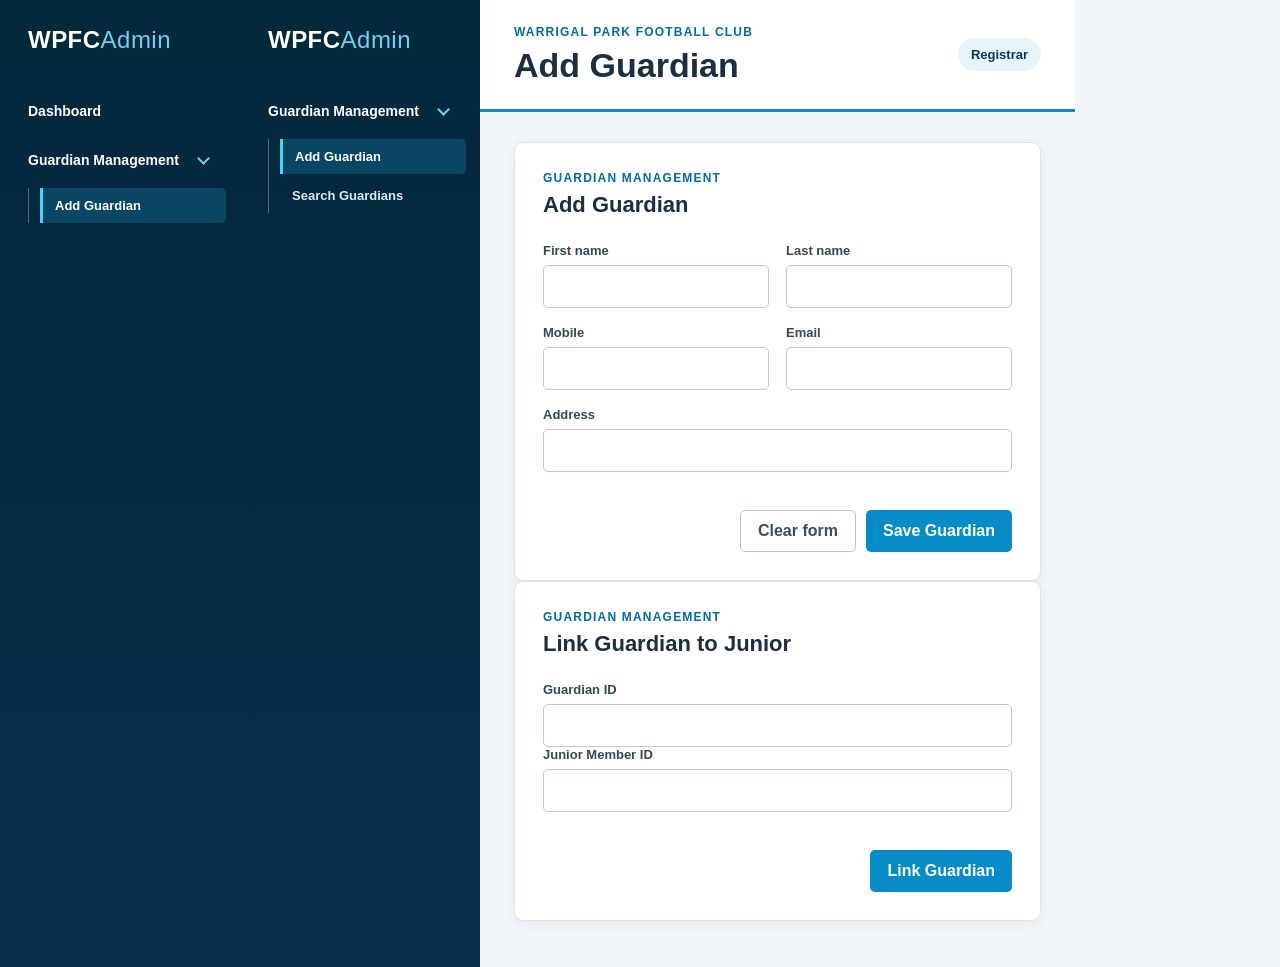
==== guardian/index.html @ 2dcf8b6d "Merge branch 'main' into main-navigation" ====
<!doctype html>
<html lang="en">
  <head>
    <meta charset="utf-8">
    <meta name="viewport" content="width=device-width, initial-scale=1">
    <title>Warrigal Park FC | Add Guardian</title>
    <link rel="stylesheet" href="style.css">
  </head>

  <body>
    <div class="app-shell">

      <aside class="sidebar" aria-label="Main navigation">
        <a class="brand" href="#top">WPFC<span>Admin</span></a>

        <nav>
          <a class="nav-group-link" href="../index.html">Dashboard</a>
          
          <button
            class="nav-group-toggle"
            type="button"
            aria-expanded="true"
            aria-controls="guardian-management-menu">
            Guardian Management
          </button>

          <div id="guardian-management-menu" class="nav-submenu">
            <a
              class="nav-subitem active"
              href="index.html"
              aria-current="page">
              Add Guardian
            </a>
          </div>
        </nav>
      </aside>

<head>
  <meta charset="utf-8">
  <meta name="viewport" content="width=device-width, initial-scale=1">
  <title>Warrigal Park FC | Add Guardian</title>
  <link rel="stylesheet" href="style.css">
</head>

<body>
  <div class="app-shell">

    <aside class="sidebar" aria-label="Main navigation">
      <a class="brand" href="#top">WPFC<span>Admin</span></a>

      <nav>
        <button class="nav-group-toggle" type="button" aria-expanded="true" aria-controls="guardian-management-menu">
          Guardian Management
        </button>

        <div id="guardian-management-menu" class="nav-submenu">
          <a class="nav-subitem active" href="index.html" aria-current="page">
            Add Guardian
          </a>

          <a class="nav-subitem" href="search.html">
            Search Guardians
          </a>
        </div>
      </nav>
    </aside>


    <main id="top" class="main-content">

      <header class="topbar">
        <div>
          <p class="eyebrow">Warrigal Park Football Club</p>
          <h1>Add Guardian</h1>
        </div>

        <div class="user-label">Registrar</div>
      </header>


      <!-- Add Guardian -->
      <section id="add-guardian" class="panel form-panel" aria-labelledby="add-guardian-heading">

        <div class="panel-heading">
          <div>
            <p class="eyebrow">Guardian Management</p>
            <h2 id="add-guardian-heading">Add Guardian</h2>
          </div>
        </div>


        <form id="add-guardian-form">

          <div class="field-grid two-columns">

            <div class="field">
              <label for="first-name">First name</label>
              <input id="first-name" name="firstName" type="text" autocomplete="given-name" required>
            </div>

            <div class="field">
              <label for="last-name">Last name</label>
              <input id="last-name" name="lastName" type="text" autocomplete="family-name" required>
            </div>

          </div>


          <div class="field-grid two-columns">

            <div class="field">
              <label for="mobile">Mobile</label>
              <input id="mobile" name="mobile" type="tel" autocomplete="tel" required>
            </div>

            <div class="field">
              <label for="email">Email</label>
              <input id="email" name="email" type="email" autocomplete="email" required>
            </div>

          </div>


          <div class="field">
            <label for="address">Address</label>
            <input id="address" name="address" type="text" autocomplete="street-address" required>
          </div>


          <p id="form-message" class="form-message" aria-live="polite"></p>


          <div class="form-actions">
            <button class="secondary-button" type="reset">
              Clear form
            </button>

            <button class="primary-button" type="submit">
              Save Guardian
            </button>
          </div>

        </form>

      </section>


      <!-- Link Guardian to Junior -->
      <section id="link-guardian" class="panel form-panel" aria-labelledby="link-guardian-heading">

        <div class="panel-heading">
          <div>
            <p class="eyebrow">Guardian Management</p>
            <h2 id="link-guardian-heading">
              Link Guardian to Junior
            </h2>
          </div>
        </div>


        <form id="link-guardian-form">

          <div class="field">
            <label for="guardian-id">Guardian ID</label>
            <input id="guardian-id" name="guardianId" type="number" required>
          </div>


          <div class="field">
            <label for="member-id">Junior Member ID</label>
            <input id="member-id" name="memberId" type="number" required>
          </div>


          <p id="link-message" class="form-message" aria-live="polite"></p>


          <div class="form-actions">
            <button class="primary-button" type="submit">
              Link Guardian
            </button>
          </div>

        </form>

      </section>

    </main>
  </div>

  <script src="../team/mockdata.js"></script>
  <script src="../data.js"></script>
  <script src="guardian.js"></script>

</body>

</html>
---- guardian/style.css ----
:root {
  --navy: #073956;
  --navy-deep: #04283c;
  --blue: #078cc8;
  --blue-dark: #006ca6;
  --coral: #ef6359;
  --ink: #1a2f3f;
  --muted: #627381;
  --line: #dbe4e9;
  --canvas: #f2f6f8;
  --white: #ffffff;
  --success: #177846;
}

* {
  box-sizing: border-box;
}

body {
  margin: 0;
  background: var(--canvas);
  color: var(--ink);
  font-family: Arial, Helvetica, sans-serif;
}

.app-shell {
  min-height: 100vh;
  display: flex;
}

/* Sidebar */

.sidebar {
  width: 240px;
  flex: 0 0 240px;
  min-height: 100vh;
  padding: 26px 14px;
  background: linear-gradient(180deg, var(--navy-deep), #062f48);
}

.brand {
  display: block;
  margin: 0 14px 36px;
  color: var(--white);
  font-size: 24px;
  font-weight: 800;
  letter-spacing: .02em;
  text-decoration: none;
}

.brand span {
  color: #6fd0ef;
  font-weight: 500;
}

.sidebar nav {
  display: grid;
  gap: 7px;
}

.nav-item {
  display: flex;
  gap: 13px;
  align-items: center;
  padding: 13px 14px;
  border-radius: 6px;
  color: #dbeaf1;
  font-size: 14px;
  font-weight: 700;
  text-decoration: none;
}

.nav-item span {
  width: 18px;
  color: #70d1ef;
  font-size: 20px;
  text-align: center;
}

.nav-item:hover,
.nav-item:focus-visible,
.nav-item.active {
  background: rgba(20, 156, 207, .25);
  color: var(--white);
  outline: none;
}

.nav-item.active {
  border-left: 3px solid #52d0f1;
  border-radius: 0 6px 6px 0;
}

.nav-group-toggle {
  display: flex;
  align-items: center;
  width: 100%;
  padding: 13px 14px;
  border: 0;
  border-radius: 6px;
  background: transparent;
  color: var(--white);
  font: inherit;
  font-size: 14px;
  font-weight: 800;
  text-align: left;
  cursor: pointer;
}

.nav-group-toggle::after {
  content: "";
  width: 7px;
  height: 7px;
  margin: -4px 4px 0 auto;
  border-right: 2px solid #70d1ef;
  border-bottom: 2px solid #70d1ef;
  transform: rotate(45deg);
  transition: transform .16s ease;
}

.nav-group-toggle[aria-expanded="false"]::after {
  transform: rotate(-45deg);
}

.nav-group-toggle:hover,
.nav-group-toggle:focus-visible {
  background: rgba(20, 156, 207, .25);
  outline: none;
}

.nav-submenu {
  display: grid;
  gap: 4px;
  margin: 0 0 7px 14px;
  padding-left: 11px;
  border-left: 1px solid rgba(111, 208, 239, .45);
}

.nav-submenu[hidden] {
  display: none;
}

.nav-subitem {
  display: block;
  padding: 10px 12px;
  border-radius: 5px;
  color: #dbeaf1;
  font-size: 13px;
  font-weight: 700;
  text-decoration: none;
}

.nav-subitem:hover,
.nav-subitem:focus-visible,
.nav-subitem.active {
  background: rgba(20, 156, 207, .25);
  color: var(--white);
  outline: none;
}

.nav-subitem.active {
  border-left: 3px solid #52d0f1;
  border-radius: 0 5px 5px 0;
}

.nav-group-link {
  display: block;
  padding: 13px 14px;
  border-radius: 6px;
  color: var(--white);
  font-size: 14px;
  font-weight: 800;
  text-decoration: none;
}

.nav-group-link:hover,
.nav-group-link:focus-visible,
.nav-group-link.active {
  background: rgba(20, 156, 207, .25);
  color: var(--white);
  outline: none;
}

.nav-group-link.active {
  border-left: 3px solid #52d0f1;
  border-radius: 0 6px 6px 0;
}

/* Main content */

.main-content {
  width: min(1180px, 100%);
  margin: 0 auto;
  padding: 0 34px 46px;
}

.topbar {
  display: flex;
  align-items: center;
  justify-content: space-between;
  min-height: 112px;
  margin: 0 -34px 30px;
  padding: 20px 34px;
  background: var(--white);
  border-bottom: 3px solid var(--blue);
}

h1,
h2,
h3,
p {
  margin-top: 0;
}

h1 {
  margin-bottom: 0;
  font-size: clamp(26px, 4vw, 34px);
}

h2 {
  margin-bottom: 0;
  font-size: 22px;
}

.eyebrow {
  margin-bottom: 7px;
  color: var(--blue-dark);
  font-size: 12px;
  font-weight: 800;
  letter-spacing: .1em;
  text-transform: uppercase;
}

.user-label {
  padding: 9px 13px;
  border-radius: 18px;
  background: #e7f5fa;
  color: var(--navy);
  font-size: 13px;
  font-weight: 700;
}

/* Summary */

.summary-card {
  display: flex;
  align-items: center;
  gap: 16px;
  width: 235px;
  margin-bottom: 26px;
  padding: 18px;
  border-radius: 8px;
  background: var(--white);
  box-shadow: 0 3px 13px rgba(15, 57, 78, .09);
}

.summary-icon {
  display: grid;
  width: 54px;
  height: 54px;
  place-items: center;
  border-radius: 50%;
  background: var(--blue);
  color: var(--white);
  font-size: 28px;
}

.summary-card p {
  margin-bottom: 2px;
  color: var(--muted);
  font-size: 13px;
}

.summary-card strong {
  font-size: 30px;
}

/* Layout */

.content-grid {
  display: grid;
  grid-template-columns: minmax(0, 1.7fr) minmax(250px, .8fr);
  gap: 24px;
}

.add-guardian-layout {
  max-width: 760px;
}

.panel {
  border: 1px solid var(--line);
  border-radius: 9px;
  background: var(--white);
  box-shadow: 0 3px 12px rgba(15, 57, 78, .06);
}

.form-panel,
.details-panel {
  padding: 28px;
}

.panel-heading,
.directory-heading {
  display: flex;
  justify-content: space-between;
  gap: 18px;
  align-items: flex-start;
  margin-bottom: 25px;
}

.required-note {
  color: var(--muted);
  font-size: 12px;
  white-space: nowrap;
}

.required-note b,
label span {
  color: var(--coral);
}

/* Forms */

.field-grid {
  display: grid;
  gap: 17px;
  margin-bottom: 17px;
}

.two-columns {
  grid-template-columns: 1fr 1fr;
}

.field {
  display: grid;
  gap: 7px;
}

label {
  color: #334955;
  font-size: 13px;
  font-weight: 700;
}

input,
select {
  width: 100%;
  min-height: 43px;
  padding: 10px 12px;
  border: 1px solid #bdcbd2;
  border-radius: 5px;
  background: var(--white);
  color: var(--ink);
  font: inherit;
}

input:focus,
select:focus {
  border-color: var(--blue);
  box-shadow: 0 0 0 3px rgba(7, 140, 200, .18);
  outline: none;
}

.form-message {
  min-height: 20px;
  margin: 4px 0 14px;
  color: var(--muted);
  font-size: 13px;
}

.form-message.success {
  color: var(--success);
  font-weight: 700;
}

.form-message.error {
  color: #ae3029;
  font-weight: 700;
}

.form-actions {
  display: flex;
  justify-content: flex-end;
  gap: 10px;
}

button {
  min-height: 42px;
  padding: 10px 17px;
  border: 0;
  border-radius: 5px;
  font: inherit;
  font-weight: 700;
  cursor: pointer;
}

.primary-button {
  background: var(--blue);
  color: var(--white);
}

.primary-button:hover,
.primary-button:focus-visible {
  background: var(--blue-dark);
}

.secondary-button {
  border: 1px solid #b8c7cf;
  background: var(--white);
  color: #35505e;
}

/* Details */

.details-panel {
  border-top: 4px solid var(--coral);
}

.guardian-details {
  margin-top: 24px;
  color: var(--muted);
  font-size: 14px;
}

.guardian-details h3 {
  margin-bottom: 5px;
  color: var(--ink);
  font-size: 20px;
}

.detail-id {
  color: var(--blue-dark);
  font-weight: 700;
}

.detail-actions {
  display: flex;
  flex-wrap: wrap;
  gap: 10px;
  margin-top: 24px;
}

.danger-button {
  background: #b9403a;
  color: var(--white);
}

.danger-button:hover,
.danger-button:focus-visible {
  background: #92332e;
}

.edit-guardian-form {
  margin-top: 22px;
}

.edit-guardian-form .field-grid {
  margin-bottom: 14px;
}

dl {
  display: grid;
  grid-template-columns: 1fr;
  gap: 4px;
  margin: 21px 0 0;
}

dt {
  margin-top: 11px;
  color: var(--muted);
  font-size: 12px;
  font-weight: 800;
  text-transform: uppercase;
}

dd {
  margin: 0;
  color: var(--ink);
  overflow-wrap: anywhere;
}

/* Search */

.directory-panel {
  padding: 27px 28px 20px;
}

.search-field {
  display: flex;
  align-items: center;
  width: min(285px, 100%);
  padding: 0 10px;
  border: 1px solid #bdcbd2;
  border-radius: 5px;
  color: var(--muted);
}

.search-field input {
  min-height: 40px;
  border: 0;
  box-shadow: none;
}

.search-field:focus-within {
  border-color: var(--blue);
  box-shadow: 0 0 0 3px rgba(7, 140, 200, .18);
}

.table-wrap {
  overflow-x: auto;
}

table {
  width: 100%;
  border-collapse: collapse;
  font-size: 14px;
}

th {
  padding: 12px 14px;
  background: #eaf4f8;
  color: #405864;
  font-size: 12px;
  letter-spacing: .04em;
  text-align: left;
  text-transform: uppercase;
}

td {
  padding: 15px 14px;
  border-bottom: 1px solid var(--line);
  color: #40515a;
  white-space: nowrap;
}

tbody tr:not(:has(.empty-state)) {
  cursor: pointer;
}

tbody tr:not(:has(.empty-state)):hover,
tbody tr:not(:has(.empty-state)):focus {
  background: #f2fbfe;
  outline: none;
}

.guardian-name {
  color: var(--navy);
  font-weight: 800;
}

.empty-state {
  padding: 31px;
  color: var(--muted);
  text-align: center;
}

.visually-hidden {
  position: absolute;
  width: 1px;
  height: 1px;
  overflow: hidden;
  clip: rect(0 0 0 0);
  white-space: nowrap;
}

/* Mobile */

@media (max-width: 880px) {
  .sidebar {
    width: 184px;
    flex-basis: 184px;
    padding: 20px 9px;
  }

  .brand {
    margin: 0 8px 28px;
    font-size: 18px;
  }

  .nav-group-toggle {
    padding: 13px 12px;
    font-size: 13px;
  }

  .nav-subitem {
    padding: 10px;
    font-size: 12px;
  }

  .content-grid {
    grid-template-columns: 1fr;
  }
}

@media (max-width: 600px) {
  .main-content {
    padding: 0 16px 30px;
  }

  .topbar {
    min-height: 90px;
    margin: 0 -16px 22px;
    padding: 15px 16px;
  }

  .user-label {
    display: none;
  }

  .form-panel,
  .details-panel,
  .directory-panel {
    padding: 20px;
  }

  .two-columns {
    grid-template-columns: 1fr;
  }

  .directory-heading {
    flex-direction: column;
  }

  .search-field {
    width: 100%;
  }

  .summary-card {
    width: 100%;
  }
}
---- guardian/style.css ----
:root {
  --navy: #073956;
  --navy-deep: #04283c;
  --blue: #078cc8;
  --blue-dark: #006ca6;
  --coral: #ef6359;
  --ink: #1a2f3f;
  --muted: #627381;
  --line: #dbe4e9;
  --canvas: #f2f6f8;
  --white: #ffffff;
  --success: #177846;
}

* {
  box-sizing: border-box;
}

body {
  margin: 0;
  background: var(--canvas);
  color: var(--ink);
  font-family: Arial, Helvetica, sans-serif;
}

.app-shell {
  min-height: 100vh;
  display: flex;
}

/* Sidebar */

.sidebar {
  width: 240px;
  flex: 0 0 240px;
  min-height: 100vh;
  padding: 26px 14px;
  background: linear-gradient(180deg, var(--navy-deep), #062f48);
}

.brand {
  display: block;
  margin: 0 14px 36px;
  color: var(--white);
  font-size: 24px;
  font-weight: 800;
  letter-spacing: .02em;
  text-decoration: none;
}

.brand span {
  color: #6fd0ef;
  font-weight: 500;
}

.sidebar nav {
  display: grid;
  gap: 7px;
}

.nav-item {
  display: flex;
  gap: 13px;
  align-items: center;
  padding: 13px 14px;
  border-radius: 6px;
  color: #dbeaf1;
  font-size: 14px;
  font-weight: 700;
  text-decoration: none;
}

.nav-item span {
  width: 18px;
  color: #70d1ef;
  font-size: 20px;
  text-align: center;
}

.nav-item:hover,
.nav-item:focus-visible,
.nav-item.active {
  background: rgba(20, 156, 207, .25);
  color: var(--white);
  outline: none;
}

.nav-item.active {
  border-left: 3px solid #52d0f1;
  border-radius: 0 6px 6px 0;
}

.nav-group-toggle {
  display: flex;
  align-items: center;
  width: 100%;
  padding: 13px 14px;
  border: 0;
  border-radius: 6px;
  background: transparent;
  color: var(--white);
  font: inherit;
  font-size: 14px;
  font-weight: 800;
  text-align: left;
  cursor: pointer;
}

.nav-group-toggle::after {
  content: "";
  width: 7px;
  height: 7px;
  margin: -4px 4px 0 auto;
  border-right: 2px solid #70d1ef;
  border-bottom: 2px solid #70d1ef;
  transform: rotate(45deg);
  transition: transform .16s ease;
}

.nav-group-toggle[aria-expanded="false"]::after {
  transform: rotate(-45deg);
}

.nav-group-toggle:hover,
.nav-group-toggle:focus-visible {
  background: rgba(20, 156, 207, .25);
  outline: none;
}

.nav-submenu {
  display: grid;
  gap: 4px;
  margin: 0 0 7px 14px;
  padding-left: 11px;
  border-left: 1px solid rgba(111, 208, 239, .45);
}

.nav-submenu[hidden] {
  display: none;
}

.nav-subitem {
  display: block;
  padding: 10px 12px;
  border-radius: 5px;
  color: #dbeaf1;
  font-size: 13px;
  font-weight: 700;
  text-decoration: none;
}

.nav-subitem:hover,
.nav-subitem:focus-visible,
.nav-subitem.active {
  background: rgba(20, 156, 207, .25);
  color: var(--white);
  outline: none;
}

.nav-subitem.active {
  border-left: 3px solid #52d0f1;
  border-radius: 0 5px 5px 0;
}

.nav-group-link {
  display: block;
  padding: 13px 14px;
  border-radius: 6px;
  color: var(--white);
  font-size: 14px;
  font-weight: 800;
  text-decoration: none;
}

.nav-group-link:hover,
.nav-group-link:focus-visible,
.nav-group-link.active {
  background: rgba(20, 156, 207, .25);
  color: var(--white);
  outline: none;
}

.nav-group-link.active {
  border-left: 3px solid #52d0f1;
  border-radius: 0 6px 6px 0;
}

/* Main content */

.main-content {
  width: min(1180px, 100%);
  margin: 0 auto;
  padding: 0 34px 46px;
}

.topbar {
  display: flex;
  align-items: center;
  justify-content: space-between;
  min-height: 112px;
  margin: 0 -34px 30px;
  padding: 20px 34px;
  background: var(--white);
  border-bottom: 3px solid var(--blue);
}

h1,
h2,
h3,
p {
  margin-top: 0;
}

h1 {
  margin-bottom: 0;
  font-size: clamp(26px, 4vw, 34px);
}

h2 {
  margin-bottom: 0;
  font-size: 22px;
}

.eyebrow {
  margin-bottom: 7px;
  color: var(--blue-dark);
  font-size: 12px;
  font-weight: 800;
  letter-spacing: .1em;
  text-transform: uppercase;
}

.user-label {
  padding: 9px 13px;
  border-radius: 18px;
  background: #e7f5fa;
  color: var(--navy);
  font-size: 13px;
  font-weight: 700;
}

/* Summary */

.summary-card {
  display: flex;
  align-items: center;
  gap: 16px;
  width: 235px;
  margin-bottom: 26px;
  padding: 18px;
  border-radius: 8px;
  background: var(--white);
  box-shadow: 0 3px 13px rgba(15, 57, 78, .09);
}

.summary-icon {
  display: grid;
  width: 54px;
  height: 54px;
  place-items: center;
  border-radius: 50%;
  background: var(--blue);
  color: var(--white);
  font-size: 28px;
}

.summary-card p {
  margin-bottom: 2px;
  color: var(--muted);
  font-size: 13px;
}

.summary-card strong {
  font-size: 30px;
}

/* Layout */

.content-grid {
  display: grid;
  grid-template-columns: minmax(0, 1.7fr) minmax(250px, .8fr);
  gap: 24px;
}

.add-guardian-layout {
  max-width: 760px;
}

.panel {
  border: 1px solid var(--line);
  border-radius: 9px;
  background: var(--white);
  box-shadow: 0 3px 12px rgba(15, 57, 78, .06);
}

.form-panel,
.details-panel {
  padding: 28px;
}

.panel-heading,
.directory-heading {
  display: flex;
  justify-content: space-between;
  gap: 18px;
  align-items: flex-start;
  margin-bottom: 25px;
}

.required-note {
  color: var(--muted);
  font-size: 12px;
  white-space: nowrap;
}

.required-note b,
label span {
  color: var(--coral);
}

/* Forms */

.field-grid {
  display: grid;
  gap: 17px;
  margin-bottom: 17px;
}

.two-columns {
  grid-template-columns: 1fr 1fr;
}

.field {
  display: grid;
  gap: 7px;
}

label {
  color: #334955;
  font-size: 13px;
  font-weight: 700;
}

input,
select {
  width: 100%;
  min-height: 43px;
  padding: 10px 12px;
  border: 1px solid #bdcbd2;
  border-radius: 5px;
  background: var(--white);
  color: var(--ink);
  font: inherit;
}

input:focus,
select:focus {
  border-color: var(--blue);
  box-shadow: 0 0 0 3px rgba(7, 140, 200, .18);
  outline: none;
}

.form-message {
  min-height: 20px;
  margin: 4px 0 14px;
  color: var(--muted);
  font-size: 13px;
}

.form-message.success {
  color: var(--success);
  font-weight: 700;
}

.form-message.error {
  color: #ae3029;
  font-weight: 700;
}

.form-actions {
  display: flex;
  justify-content: flex-end;
  gap: 10px;
}

button {
  min-height: 42px;
  padding: 10px 17px;
  border: 0;
  border-radius: 5px;
  font: inherit;
  font-weight: 700;
  cursor: pointer;
}

.primary-button {
  background: var(--blue);
  color: var(--white);
}

.primary-button:hover,
.primary-button:focus-visible {
  background: var(--blue-dark);
}

.secondary-button {
  border: 1px solid #b8c7cf;
  background: var(--white);
  color: #35505e;
}

/* Details */

.details-panel {
  border-top: 4px solid var(--coral);
}

.guardian-details {
  margin-top: 24px;
  color: var(--muted);
  font-size: 14px;
}

.guardian-details h3 {
  margin-bottom: 5px;
  color: var(--ink);
  font-size: 20px;
}

.detail-id {
  color: var(--blue-dark);
  font-weight: 700;
}

.detail-actions {
  display: flex;
  flex-wrap: wrap;
  gap: 10px;
  margin-top: 24px;
}

.danger-button {
  background: #b9403a;
  color: var(--white);
}

.danger-button:hover,
.danger-button:focus-visible {
  background: #92332e;
}

.edit-guardian-form {
  margin-top: 22px;
}

.edit-guardian-form .field-grid {
  margin-bottom: 14px;
}

dl {
  display: grid;
  grid-template-columns: 1fr;
  gap: 4px;
  margin: 21px 0 0;
}

dt {
  margin-top: 11px;
  color: var(--muted);
  font-size: 12px;
  font-weight: 800;
  text-transform: uppercase;
}

dd {
  margin: 0;
  color: var(--ink);
  overflow-wrap: anywhere;
}

/* Search */

.directory-panel {
  padding: 27px 28px 20px;
}

.search-field {
  display: flex;
  align-items: center;
  width: min(285px, 100%);
  padding: 0 10px;
  border: 1px solid #bdcbd2;
  border-radius: 5px;
  color: var(--muted);
}

.search-field input {
  min-height: 40px;
  border: 0;
  box-shadow: none;
}

.search-field:focus-within {
  border-color: var(--blue);
  box-shadow: 0 0 0 3px rgba(7, 140, 200, .18);
}

.table-wrap {
  overflow-x: auto;
}

table {
  width: 100%;
  border-collapse: collapse;
  font-size: 14px;
}

th {
  padding: 12px 14px;
  background: #eaf4f8;
  color: #405864;
  font-size: 12px;
  letter-spacing: .04em;
  text-align: left;
  text-transform: uppercase;
}

td {
  padding: 15px 14px;
  border-bottom: 1px solid var(--line);
  color: #40515a;
  white-space: nowrap;
}

tbody tr:not(:has(.empty-state)) {
  cursor: pointer;
}

tbody tr:not(:has(.empty-state)):hover,
tbody tr:not(:has(.empty-state)):focus {
  background: #f2fbfe;
  outline: none;
}

.guardian-name {
  color: var(--navy);
  font-weight: 800;
}

.empty-state {
  padding: 31px;
  color: var(--muted);
  text-align: center;
}

.visually-hidden {
  position: absolute;
  width: 1px;
  height: 1px;
  overflow: hidden;
  clip: rect(0 0 0 0);
  white-space: nowrap;
}

/* Mobile */

@media (max-width: 880px) {
  .sidebar {
    width: 184px;
    flex-basis: 184px;
    padding: 20px 9px;
  }

  .brand {
    margin: 0 8px 28px;
    font-size: 18px;
  }

  .nav-group-toggle {
    padding: 13px 12px;
    font-size: 13px;
  }

  .nav-subitem {
    padding: 10px;
    font-size: 12px;
  }

  .content-grid {
    grid-template-columns: 1fr;
  }
}

@media (max-width: 600px) {
  .main-content {
    padding: 0 16px 30px;
  }

  .topbar {
    min-height: 90px;
    margin: 0 -16px 22px;
    padding: 15px 16px;
  }

  .user-label {
    display: none;
  }

  .form-panel,
  .details-panel,
  .directory-panel {
    padding: 20px;
  }

  .two-columns {
    grid-template-columns: 1fr;
  }

  .directory-heading {
    flex-direction: column;
  }

  .search-field {
    width: 100%;
  }

  .summary-card {
    width: 100%;
  }
}
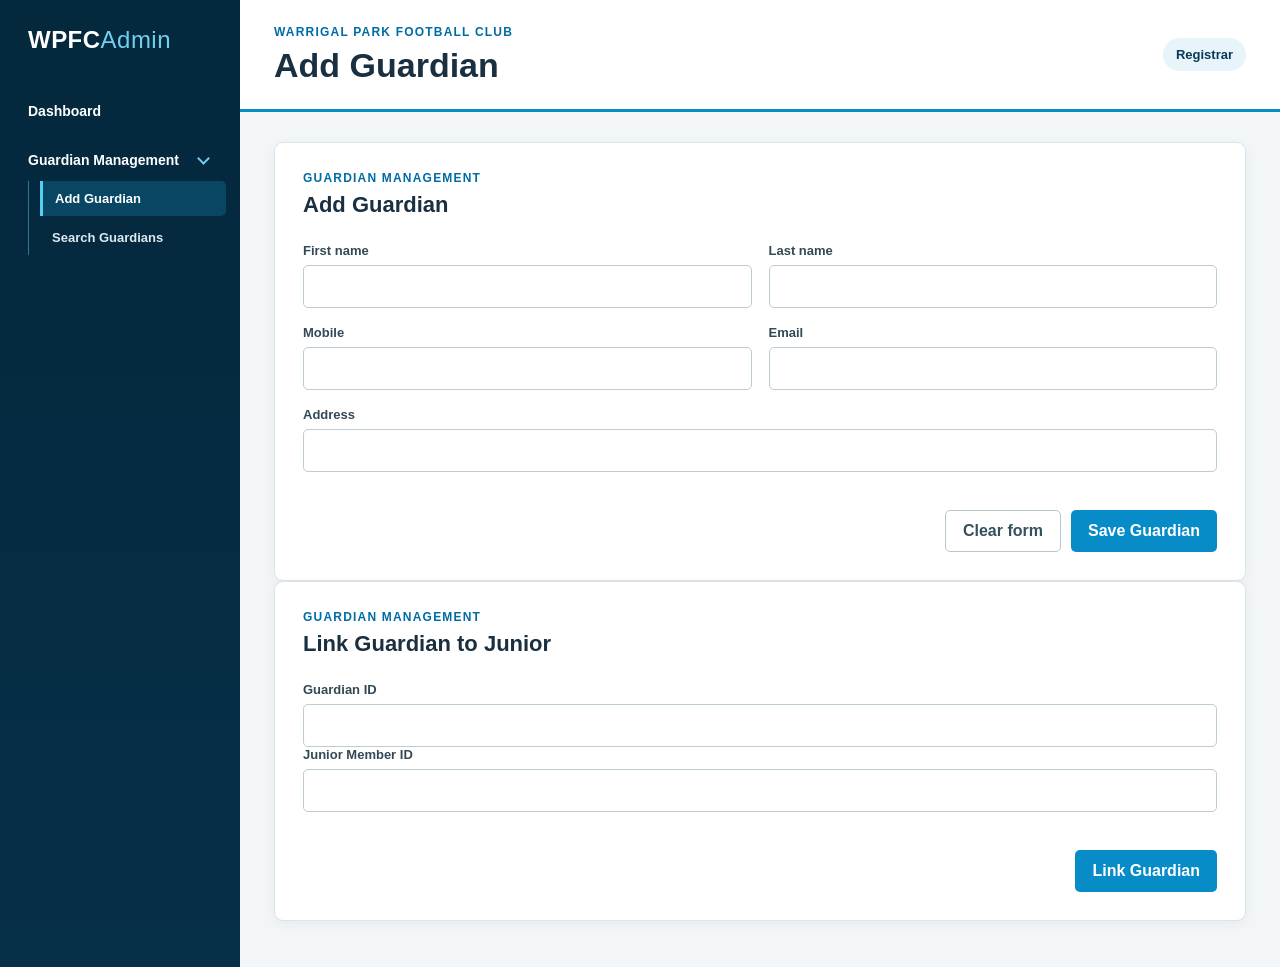
==== commit cf26fb0b: "add navigation to dashboard" ====
--- a/guardian/index.html
+++ b/guardian/index.html
@@ -11,187 +11,178 @@
     <div class="app-shell">
 
       <aside class="sidebar" aria-label="Main navigation">
-        <a class="brand" href="#top">WPFC<span>Admin</span></a>
+        <a class="brand" href="../index.html">WPFC<span>Admin</span></a>
 
         <nav>
           <a class="nav-group-link" href="../index.html">Dashboard</a>
-          
-          <button
-            class="nav-group-toggle"
-            type="button"
-            aria-expanded="true"
-            aria-controls="guardian-management-menu">
-            Guardian Management
-          </button>
 
-          <div id="guardian-management-menu" class="nav-submenu">
-            <a
-              class="nav-subitem active"
-              href="index.html"
-              aria-current="page">
-              Add Guardian
-            </a>
-          </div>
+          <details class="nav-group" open>
+            <summary class="nav-group-toggle">Guardian Management</summary>
+
+            <div id="guardian-management-menu" class="nav-submenu">
+              <a class="nav-subitem active" href="index.html" aria-current="page">
+                Add Guardian
+              </a>
+
+              <a class="nav-subitem" href="search.html">
+                Search Guardians
+              </a>
+            </div>
+          </details>
         </nav>
       </aside>
 
-<head>
-  <meta charset="utf-8">
-  <meta name="viewport" content="width=device-width, initial-scale=1">
-  <title>Warrigal Park FC | Add Guardian</title>
-  <link rel="stylesheet" href="style.css">
-</head>
+      <main id="top" class="main-content">
 
-<body>
-  <div class="app-shell">
+        <header class="topbar">
+          <div>
+            <p class="eyebrow">Warrigal Park Football Club</p>
+            <h1>Add Guardian</h1>
+          </div>
 
-    <aside class="sidebar" aria-label="Main navigation">
-      <a class="brand" href="#top">WPFC<span>Admin</span></a>
+          <div class="user-label">Registrar</div>
+        </header>
 
-      <nav>
-        <button class="nav-group-toggle" type="button" aria-expanded="true" aria-controls="guardian-management-menu">
-          Guardian Management
-        </button>
+        <!-- Add Guardian -->
+        <section
+          id="add-guardian"
+          class="panel form-panel"
+          aria-labelledby="add-guardian-heading">
 
-        <div id="guardian-management-menu" class="nav-submenu">
-          <a class="nav-subitem active" href="index.html" aria-current="page">
-            Add Guardian
-          </a>
+          <div class="panel-heading">
+            <div>
+              <p class="eyebrow">Guardian Management</p>
+              <h2 id="add-guardian-heading">Add Guardian</h2>
+            </div>
+          </div>
 
-          <a class="nav-subitem" href="search.html">
-            Search Guardians
-          </a>
-        </div>
-      </nav>
-    </aside>
+          <form id="add-guardian-form">
 
+            <div class="field-grid two-columns">
 
-    <main id="top" class="main-content">
+              <div class="field">
+                <label for="first-name">First name</label>
+                <input
+                  id="first-name"
+                  name="firstName"
+                  type="text"
+                  autocomplete="given-name"
+                  required>
+              </div>
 
-      <header class="topbar">
-        <div>
-          <p class="eyebrow">Warrigal Park Football Club</p>
-          <h1>Add Guardian</h1>
-        </div>
+              <div class="field">
+                <label for="last-name">Last name</label>
+                <input
+                  id="last-name"
+                  name="lastName"
+                  type="text"
+                  autocomplete="family-name"
+                  required>
+              </div>
 
-        <div class="user-label">Registrar</div>
-      </header>
+            </div>
 
+            <div class="field-grid two-columns">
 
-      <!-- Add Guardian -->
-      <section id="add-guardian" class="panel form-panel" aria-labelledby="add-guardian-heading">
+              <div class="field">
+                <label for="mobile">Mobile</label>
+                <input
+                  id="mobile"
+                  name="mobile"
+                  type="tel"
+                  autocomplete="tel"
+                  required>
+              </div>
 
-        <div class="panel-heading">
-          <div>
-            <p class="eyebrow">Guardian Management</p>
-            <h2 id="add-guardian-heading">Add Guardian</h2>
-          </div>
-        </div>
+              <div class="field">
+                <label for="email">Email</label>
+                <input
+                  id="email"
+                  name="email"
+                  type="email"
+                  autocomplete="email"
+                  required>
+              </div>
 
-
-        <form id="add-guardian-form">
-
-          <div class="field-grid two-columns">
-
-            <div class="field">
-              <label for="first-name">First name</label>
-              <input id="first-name" name="firstName" type="text" autocomplete="given-name" required>
             </div>
 
             <div class="field">
-              <label for="last-name">Last name</label>
-              <input id="last-name" name="lastName" type="text" autocomplete="family-name" required>
+              <label for="address">Address</label>
+              <input
+                id="address"
+                name="address"
+                type="text"
+                autocomplete="street-address"
+                required>
             </div>
 
+            <p id="form-message" class="form-message" aria-live="polite"></p>
+
+            <div class="form-actions">
+              <button class="secondary-button" type="reset">
+                Clear form
+              </button>
+
+              <button class="primary-button" type="submit">
+                Save Guardian
+              </button>
+            </div>
+
+          </form>
+        </section>
+
+        <!-- Link Guardian to Junior -->
+        <section
+          id="link-guardian"
+          class="panel form-panel"
+          aria-labelledby="link-guardian-heading">
+
+          <div class="panel-heading">
+            <div>
+              <p class="eyebrow">Guardian Management</p>
+              <h2 id="link-guardian-heading">
+                Link Guardian to Junior
+              </h2>
+            </div>
           </div>
 
-
-          <div class="field-grid two-columns">
+          <form id="link-guardian-form">
 
             <div class="field">
-              <label for="mobile">Mobile</label>
-              <input id="mobile" name="mobile" type="tel" autocomplete="tel" required>
+              <label for="guardian-id">Guardian ID</label>
+              <input
+                id="guardian-id"
+                name="guardianId"
+                type="number"
+                required>
             </div>
 
             <div class="field">
-              <label for="email">Email</label>
-              <input id="email" name="email" type="email" autocomplete="email" required>
+              <label for="member-id">Junior Member ID</label>
+              <input
+                id="member-id"
+                name="memberId"
+                type="number"
+                required>
             </div>
 
-          </div>
+            <p id="link-message" class="form-message" aria-live="polite"></p>
 
+            <div class="form-actions">
+              <button class="primary-button" type="submit">
+                Link Guardian
+              </button>
+            </div>
 
-          <div class="field">
-            <label for="address">Address</label>
-            <input id="address" name="address" type="text" autocomplete="street-address" required>
-          </div>
+          </form>
+        </section>
 
+      </main>
+    </div>
 
-          <p id="form-message" class="form-message" aria-live="polite"></p>
+    <script src="../team/mockdata.js"></script>
+    <script src="../data.js"></script>
+    <script src="guardian.js"></script>
 
-
-          <div class="form-actions">
-            <button class="secondary-button" type="reset">
-              Clear form
-            </button>
-
-            <button class="primary-button" type="submit">
-              Save Guardian
-            </button>
-          </div>
-
-        </form>
-
-      </section>
-
-
-      <!-- Link Guardian to Junior -->
-      <section id="link-guardian" class="panel form-panel" aria-labelledby="link-guardian-heading">
-
-        <div class="panel-heading">
-          <div>
-            <p class="eyebrow">Guardian Management</p>
-            <h2 id="link-guardian-heading">
-              Link Guardian to Junior
-            </h2>
-          </div>
-        </div>
-
-
-        <form id="link-guardian-form">
-
-          <div class="field">
-            <label for="guardian-id">Guardian ID</label>
-            <input id="guardian-id" name="guardianId" type="number" required>
-          </div>
-
-
-          <div class="field">
-            <label for="member-id">Junior Member ID</label>
-            <input id="member-id" name="memberId" type="number" required>
-          </div>
-
-
-          <p id="link-message" class="form-message" aria-live="polite"></p>
-
-
-          <div class="form-actions">
-            <button class="primary-button" type="submit">
-              Link Guardian
-            </button>
-          </div>
-
-        </form>
-
-      </section>
-
-    </main>
-  </div>
-
-  <script src="../team/mockdata.js"></script>
-  <script src="../data.js"></script>
-  <script src="guardian.js"></script>
-
-</body>
-
+  </body>
 </html>
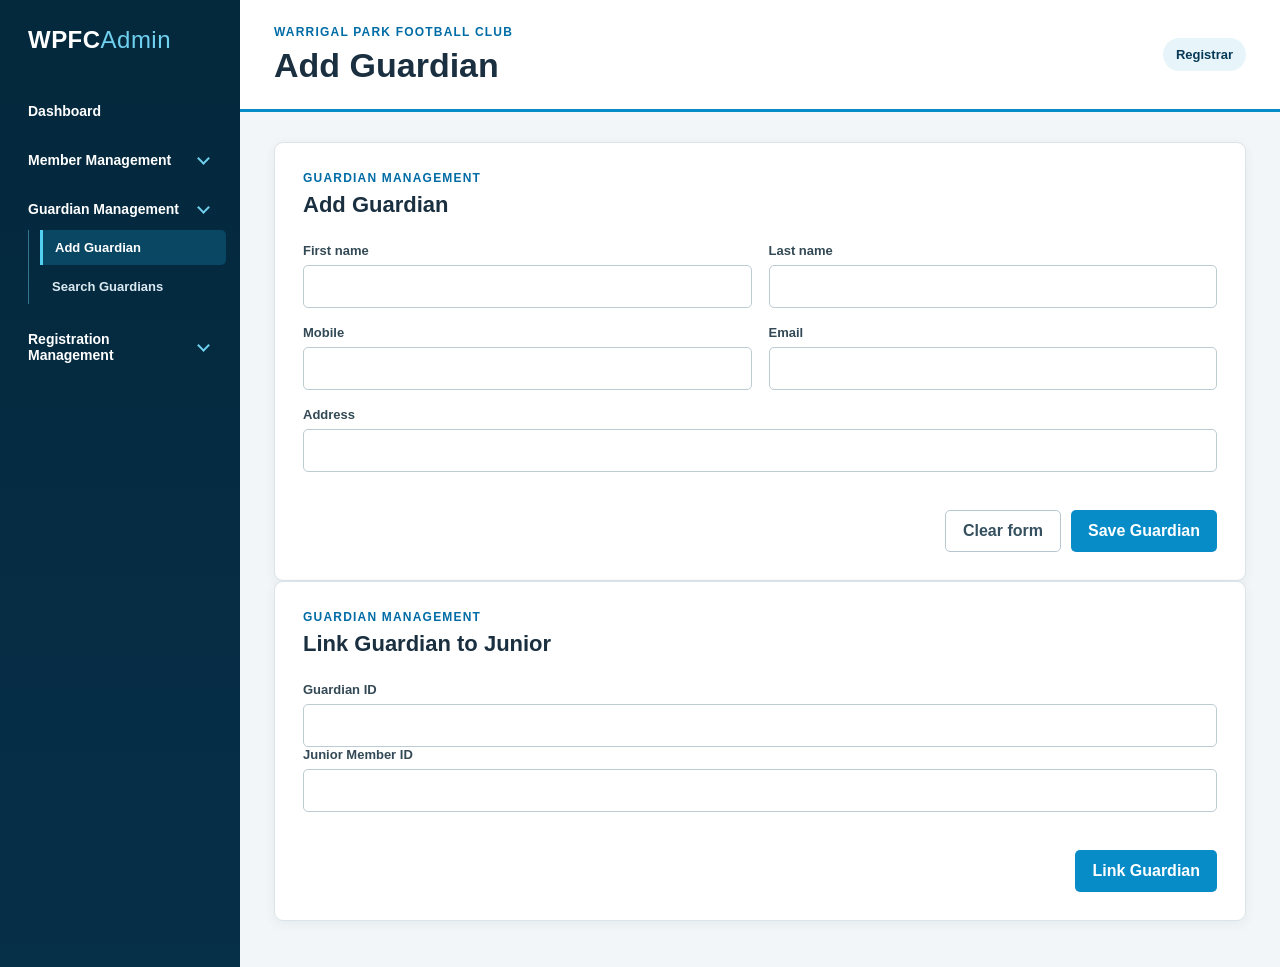
==== commit e4d4b3bf: "Merge branch 'main' into manage-season-registration" ====
--- a/guardian/index.html
+++ b/guardian/index.html
@@ -1,188 +1,166 @@
 <!doctype html>
 <html lang="en">
-  <head>
-    <meta charset="utf-8">
-    <meta name="viewport" content="width=device-width, initial-scale=1">
-    <title>Warrigal Park FC | Add Guardian</title>
-    <link rel="stylesheet" href="style.css">
-  </head>
 
-  <body>
-    <div class="app-shell">
+<head>
+  <meta charset="utf-8">
+  <meta name="viewport" content="width=device-width, initial-scale=1">
+  <title>Warrigal Park FC | Add Guardian</title>
+  <link rel="stylesheet" href="style.css">
+</head>
 
-      <aside class="sidebar" aria-label="Main navigation">
-        <a class="brand" href="../index.html">WPFC<span>Admin</span></a>
+<body>
+  <div class="app-shell">
 
-        <nav>
-          <a class="nav-group-link" href="../index.html">Dashboard</a>
+    <aside class="sidebar" aria-label="Main navigation">
+      <a class="brand" href="../index.html">WPFC<span>Admin</span></a>
 
-          <details class="nav-group" open>
-            <summary class="nav-group-toggle">Guardian Management</summary>
+      <nav>
+        <a class="nav-group-link" href="../index.html">Dashboard</a>
 
-            <div id="guardian-management-menu" class="nav-submenu">
-              <a class="nav-subitem active" href="index.html" aria-current="page">
-                Add Guardian
-              </a>
+        <details class="nav-group">
+          <summary class="nav-group-toggle">Member Management</summary>
+          <div class="nav-submenu">
+            <a class="nav-subitem" href="../member/index.html">Add New Member</a>
+            <a class="nav-subitem" href="../member/search.html">Search Members</a>
+          </div>
+        </details>
 
-              <a class="nav-subitem" href="search.html">
-                Search Guardians
-              </a>
-            </div>
-          </details>
-        </nav>
-      </aside>
+        <details class="nav-group" open>
+          <summary class="nav-group-toggle">Guardian Management</summary>
 
-      <main id="top" class="main-content">
+          <div class="nav-submenu">
+            <a class="nav-subitem active" href="index.html" aria-current="page">
+              Add Guardian
+            </a>
 
-        <header class="topbar">
+            <a class="nav-subitem" href="search.html">
+              Search Guardians
+            </a>
+          </div>
+        </details>
+
+        <details class="nav-group">
+          <summary class="nav-group-toggle">Registration Management</summary>
+          <div class="nav-submenu">
+            <a class="nav-subitem" href="../registration/index.html">Manage Registrations</a>
+          </div>
+        </details>
+      </nav>
+    </aside>
+
+    <main id="top" class="main-content">
+
+      <header class="topbar">
+        <div>
+          <p class="eyebrow">Warrigal Park Football Club</p>
+          <h1>Add Guardian</h1>
+        </div>
+
+        <div class="user-label">Registrar</div>
+      </header>
+
+      <!-- Add Guardian -->
+      <section id="add-guardian" class="panel form-panel" aria-labelledby="add-guardian-heading">
+
+        <div class="panel-heading">
           <div>
-            <p class="eyebrow">Warrigal Park Football Club</p>
-            <h1>Add Guardian</h1>
+            <p class="eyebrow">Guardian Management</p>
+            <h2 id="add-guardian-heading">Add Guardian</h2>
           </div>
+        </div>
 
-          <div class="user-label">Registrar</div>
-        </header>
+        <form id="add-guardian-form">
 
-        <!-- Add Guardian -->
-        <section
-          id="add-guardian"
-          class="panel form-panel"
-          aria-labelledby="add-guardian-heading">
+          <div class="field-grid two-columns">
 
-          <div class="panel-heading">
-            <div>
-              <p class="eyebrow">Guardian Management</p>
-              <h2 id="add-guardian-heading">Add Guardian</h2>
-            </div>
-          </div>
-
-          <form id="add-guardian-form">
-
-            <div class="field-grid two-columns">
-
-              <div class="field">
-                <label for="first-name">First name</label>
-                <input
-                  id="first-name"
-                  name="firstName"
-                  type="text"
-                  autocomplete="given-name"
-                  required>
-              </div>
-
-              <div class="field">
-                <label for="last-name">Last name</label>
-                <input
-                  id="last-name"
-                  name="lastName"
-                  type="text"
-                  autocomplete="family-name"
-                  required>
-              </div>
-
-            </div>
-
-            <div class="field-grid two-columns">
-
-              <div class="field">
-                <label for="mobile">Mobile</label>
-                <input
-                  id="mobile"
-                  name="mobile"
-                  type="tel"
-                  autocomplete="tel"
-                  required>
-              </div>
-
-              <div class="field">
-                <label for="email">Email</label>
-                <input
-                  id="email"
-                  name="email"
-                  type="email"
-                  autocomplete="email"
-                  required>
-              </div>
-
+            <div class="field">
+              <label for="first-name">First name</label>
+              <input id="first-name" name="firstName" type="text" autocomplete="given-name" required>
             </div>
 
             <div class="field">
-              <label for="address">Address</label>
-              <input
-                id="address"
-                name="address"
-                type="text"
-                autocomplete="street-address"
-                required>
+              <label for="last-name">Last name</label>
+              <input id="last-name" name="lastName" type="text" autocomplete="family-name" required>
             </div>
 
-            <p id="form-message" class="form-message" aria-live="polite"></p>
-
-            <div class="form-actions">
-              <button class="secondary-button" type="reset">
-                Clear form
-              </button>
-
-              <button class="primary-button" type="submit">
-                Save Guardian
-              </button>
-            </div>
-
-          </form>
-        </section>
-
-        <!-- Link Guardian to Junior -->
-        <section
-          id="link-guardian"
-          class="panel form-panel"
-          aria-labelledby="link-guardian-heading">
-
-          <div class="panel-heading">
-            <div>
-              <p class="eyebrow">Guardian Management</p>
-              <h2 id="link-guardian-heading">
-                Link Guardian to Junior
-              </h2>
-            </div>
           </div>
 
-          <form id="link-guardian-form">
+          <div class="field-grid two-columns">
 
             <div class="field">
-              <label for="guardian-id">Guardian ID</label>
-              <input
-                id="guardian-id"
-                name="guardianId"
-                type="number"
-                required>
+              <label for="mobile">Mobile</label>
+              <input id="mobile" name="mobile" type="tel" autocomplete="tel" required>
             </div>
 
             <div class="field">
-              <label for="member-id">Junior Member ID</label>
-              <input
-                id="member-id"
-                name="memberId"
-                type="number"
-                required>
+              <label for="email">Email</label>
+              <input id="email" name="email" type="email" autocomplete="email" required>
             </div>
 
-            <p id="link-message" class="form-message" aria-live="polite"></p>
+          </div>
 
-            <div class="form-actions">
-              <button class="primary-button" type="submit">
-                Link Guardian
-              </button>
-            </div>
+          <div class="field">
+            <label for="address">Address</label>
+            <input id="address" name="address" type="text" autocomplete="street-address" required>
+          </div>
 
-          </form>
-        </section>
+          <p id="form-message" class="form-message" aria-live="polite"></p>
 
-      </main>
-    </div>
+          <div class="form-actions">
+            <button class="secondary-button" type="reset">
+              Clear form
+            </button>
 
-    <script src="../team/mockdata.js"></script>
-    <script src="../data.js"></script>
-    <script src="guardian.js"></script>
+            <button class="primary-button" type="submit">
+              Save Guardian
+            </button>
+          </div>
 
-  </body>
-</html>+        </form>
+      </section>
+
+      <!-- Link Guardian to Junior -->
+      <section id="link-guardian" class="panel form-panel" aria-labelledby="link-guardian-heading">
+
+        <div class="panel-heading">
+          <div>
+            <p class="eyebrow">Guardian Management</p>
+            <h2 id="link-guardian-heading">
+              Link Guardian to Junior
+            </h2>
+          </div>
+        </div>
+
+        <form id="link-guardian-form">
+
+          <div class="field">
+            <label for="guardian-id">Guardian ID</label>
+            <input id="guardian-id" name="guardianId" type="number" required>
+          </div>
+
+          <div class="field">
+            <label for="member-id">Junior Member ID</label>
+            <input id="member-id" name="memberId" type="number" required>
+          </div>
+
+          <p id="link-message" class="form-message" aria-live="polite"></p>
+
+          <div class="form-actions">
+            <button class="primary-button" type="submit">
+              Link Guardian
+            </button>
+          </div>
+
+        </form>
+      </section>
+
+    </main>
+  </div>
+
+  <script src="../team/mockdata.js"></script>
+  <script src="../data.js"></script>
+  <script src="guardian.js"></script>
+
+</body>
+
+</html>
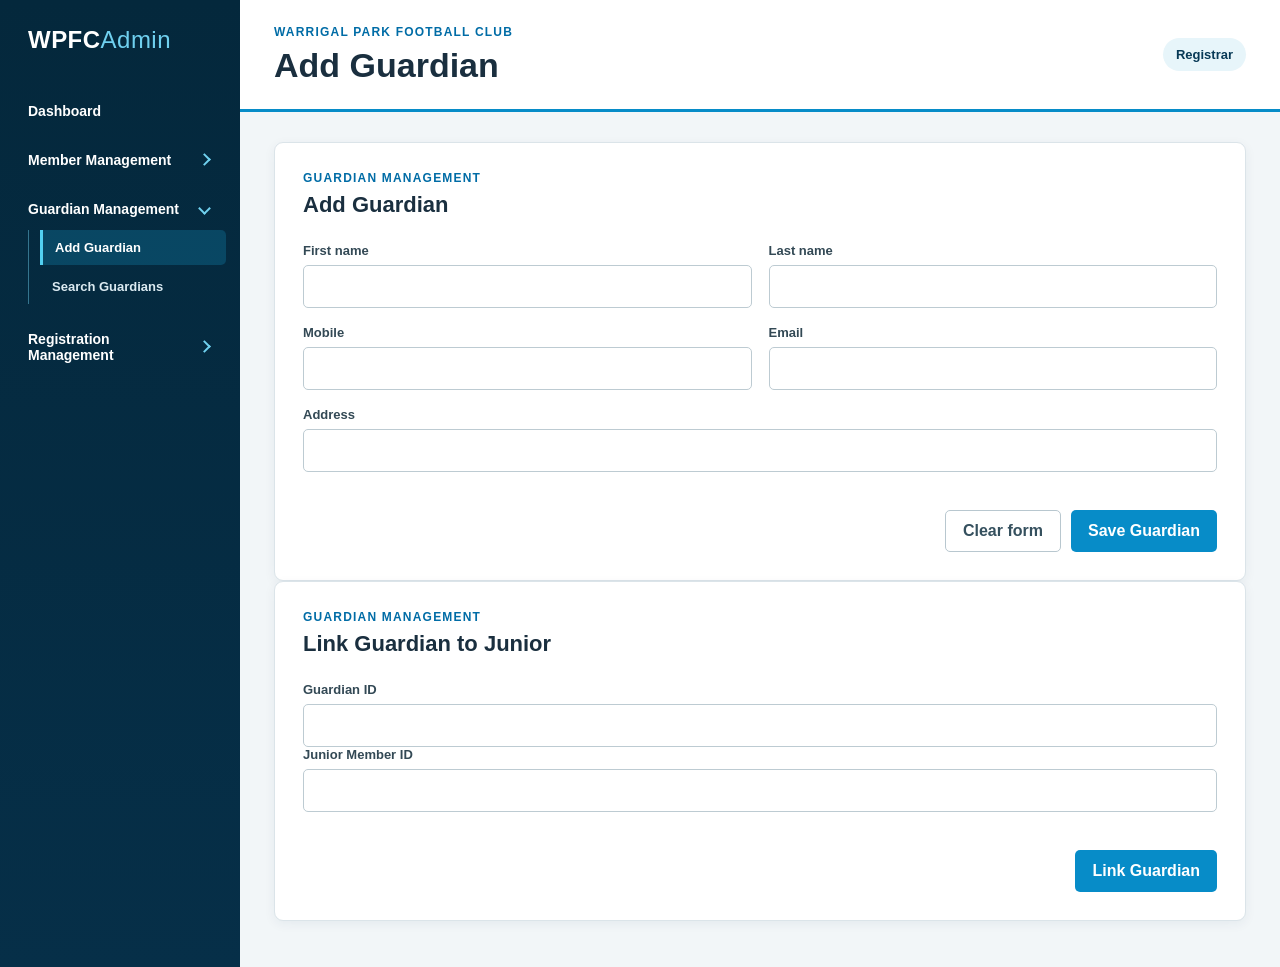
==== commit 11723ba4: "Fix moved script paths" ====
--- a/guardian/index.html
+++ b/guardian/index.html
@@ -157,7 +157,7 @@
     </main>
   </div>
 
-  <script src="../team/mockdata.js"></script>
+  <script src="../mockdata.js"></script>
   <script src="../data.js"></script>
   <script src="guardian.js"></script>
 
--- a/guardian/style.css
+++ b/guardian/style.css
@@ -92,9 +92,10 @@
 
 .nav-group-toggle {
   display: flex;
+  position: relative;
   align-items: center;
   width: 100%;
-  padding: 13px 14px;
+  padding: 13px 36px 13px 14px;
   border: 0;
   border-radius: 6px;
   background: transparent;
@@ -104,20 +105,27 @@
   font-weight: 800;
   text-align: left;
   cursor: pointer;
-}
+  list-style: none;
+}
+
+.nav-group-toggle::-webkit-details-marker { display: none; }
+.nav-group-toggle::marker { content: ""; }
 
 .nav-group-toggle::after {
   content: "";
+  position: absolute;
+  top: 50%;
+  right: 17px;
   width: 7px;
   height: 7px;
-  margin: -4px 4px 0 auto;
+  margin: -5px 0 0;
   border-right: 2px solid #70d1ef;
   border-bottom: 2px solid #70d1ef;
   transform: rotate(45deg);
   transition: transform .16s ease;
 }
 
-.nav-group-toggle[aria-expanded="false"]::after {
+.nav-group:not([open]) .nav-group-toggle::after {
   transform: rotate(-45deg);
 }
 
@@ -627,4 +635,4 @@
   .summary-card {
     width: 100%;
   }
-}+}
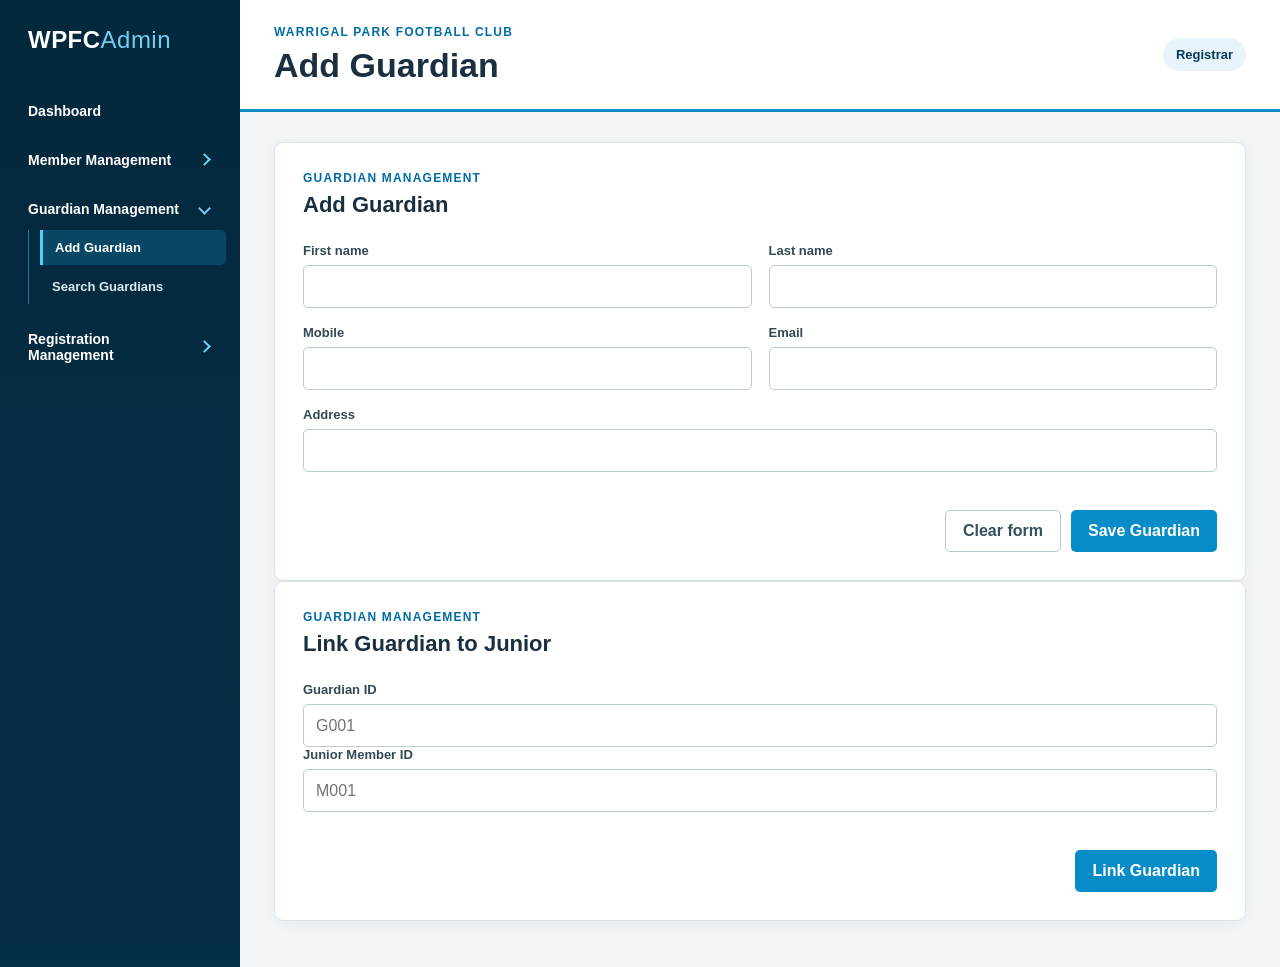
==== commit 469d4274: "Fixed id name definitions" ====
--- a/guardian/index.html
+++ b/guardian/index.html
@@ -135,12 +135,12 @@
 
           <div class="field">
             <label for="guardian-id">Guardian ID</label>
-            <input id="guardian-id" name="guardianId" type="number" required>
+            <input id="guardian-id" name="guardianId" type="text" placeholder="G001" required>
           </div>
 
           <div class="field">
             <label for="member-id">Junior Member ID</label>
-            <input id="member-id" name="memberId" type="number" required>
+            <input id="member-id" name="memberId" type="text" placeholder="M001" required>
           </div>
 
           <p id="link-message" class="form-message" aria-live="polite"></p>
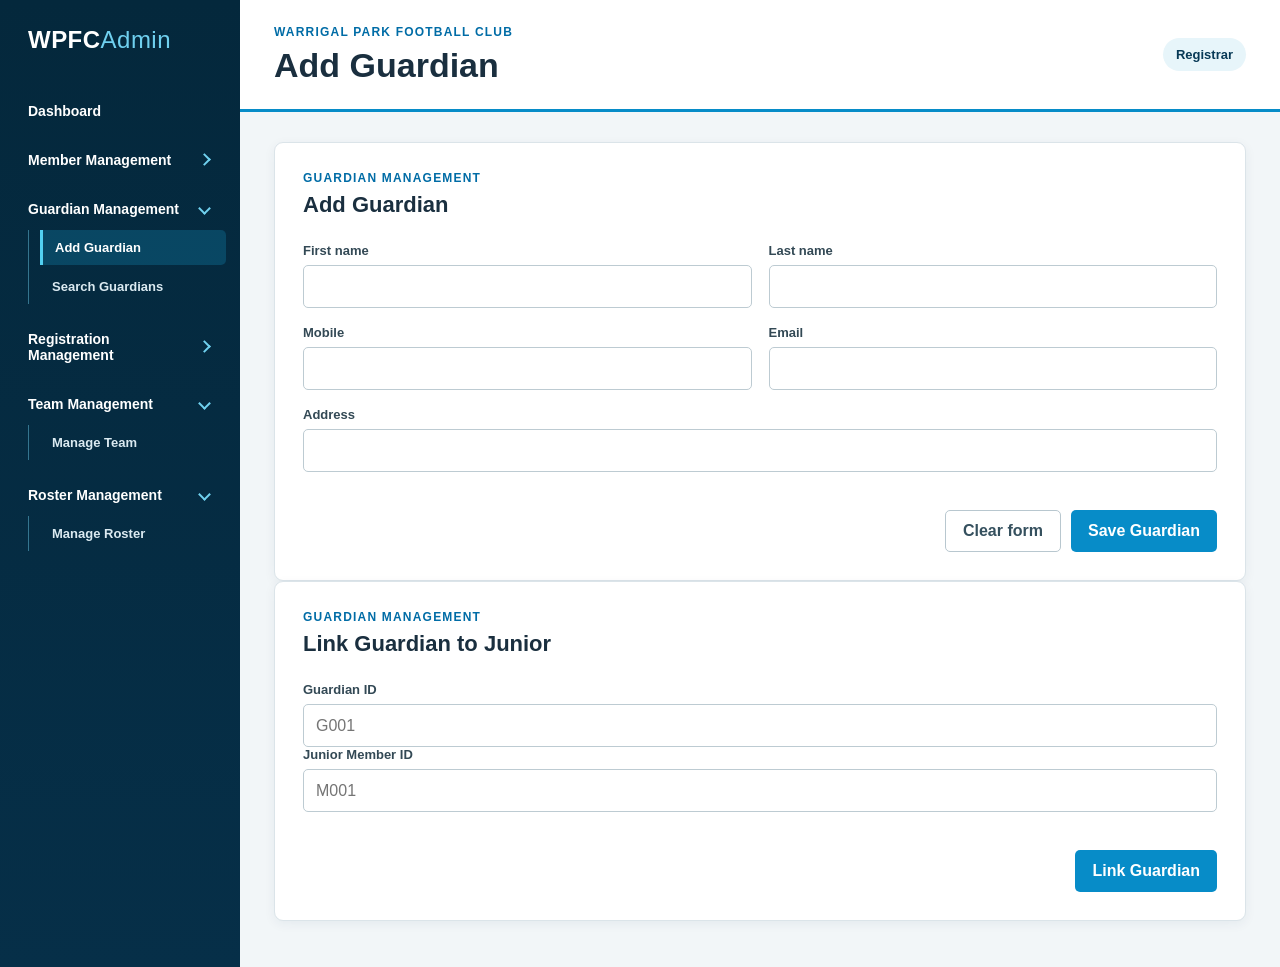
==== commit a8b8909e: "team-roster main function team-roster main function / add nav-bar in each index page" ====
--- a/guardian/index.html
+++ b/guardian/index.html
@@ -27,15 +27,9 @@
 
         <details class="nav-group" open>
           <summary class="nav-group-toggle">Guardian Management</summary>
-
           <div class="nav-submenu">
-            <a class="nav-subitem active" href="index.html" aria-current="page">
-              Add Guardian
-            </a>
-
-            <a class="nav-subitem" href="search.html">
-              Search Guardians
-            </a>
+            <a class="nav-subitem active" href="index.html" aria-current="page">Add Guardian</a>
+            <a class="nav-subitem" href="search.html">Search Guardians</a>
           </div>
         </details>
 
@@ -45,6 +39,21 @@
             <a class="nav-subitem" href="../registration/index.html">Manage Registrations</a>
           </div>
         </details>
+
+        <details class="nav-group" open>
+          <summary class="nav-group-toggle">Team Management</summary>
+          <div class="nav-submenu">
+            <a class="nav-subitem" href="../team/team.html">Manage Team</a>
+          </div>
+        </details>
+
+        <details class="nav-group" open>
+          <summary class="nav-group-toggle">Roster Management</summary>
+          <div class="nav-submenu">
+            <a class="nav-subitem" href="../roster/roster.html">Manage Roster</a>
+          </div>
+        </details>
+
       </nav>
     </aside>
 
@@ -157,7 +166,7 @@
     </main>
   </div>
 
-  <script src="../mockdata.js"></script>
+  <script src="../team/mockdata.js"></script>
   <script src="../data.js"></script>
   <script src="guardian.js"></script>
 
